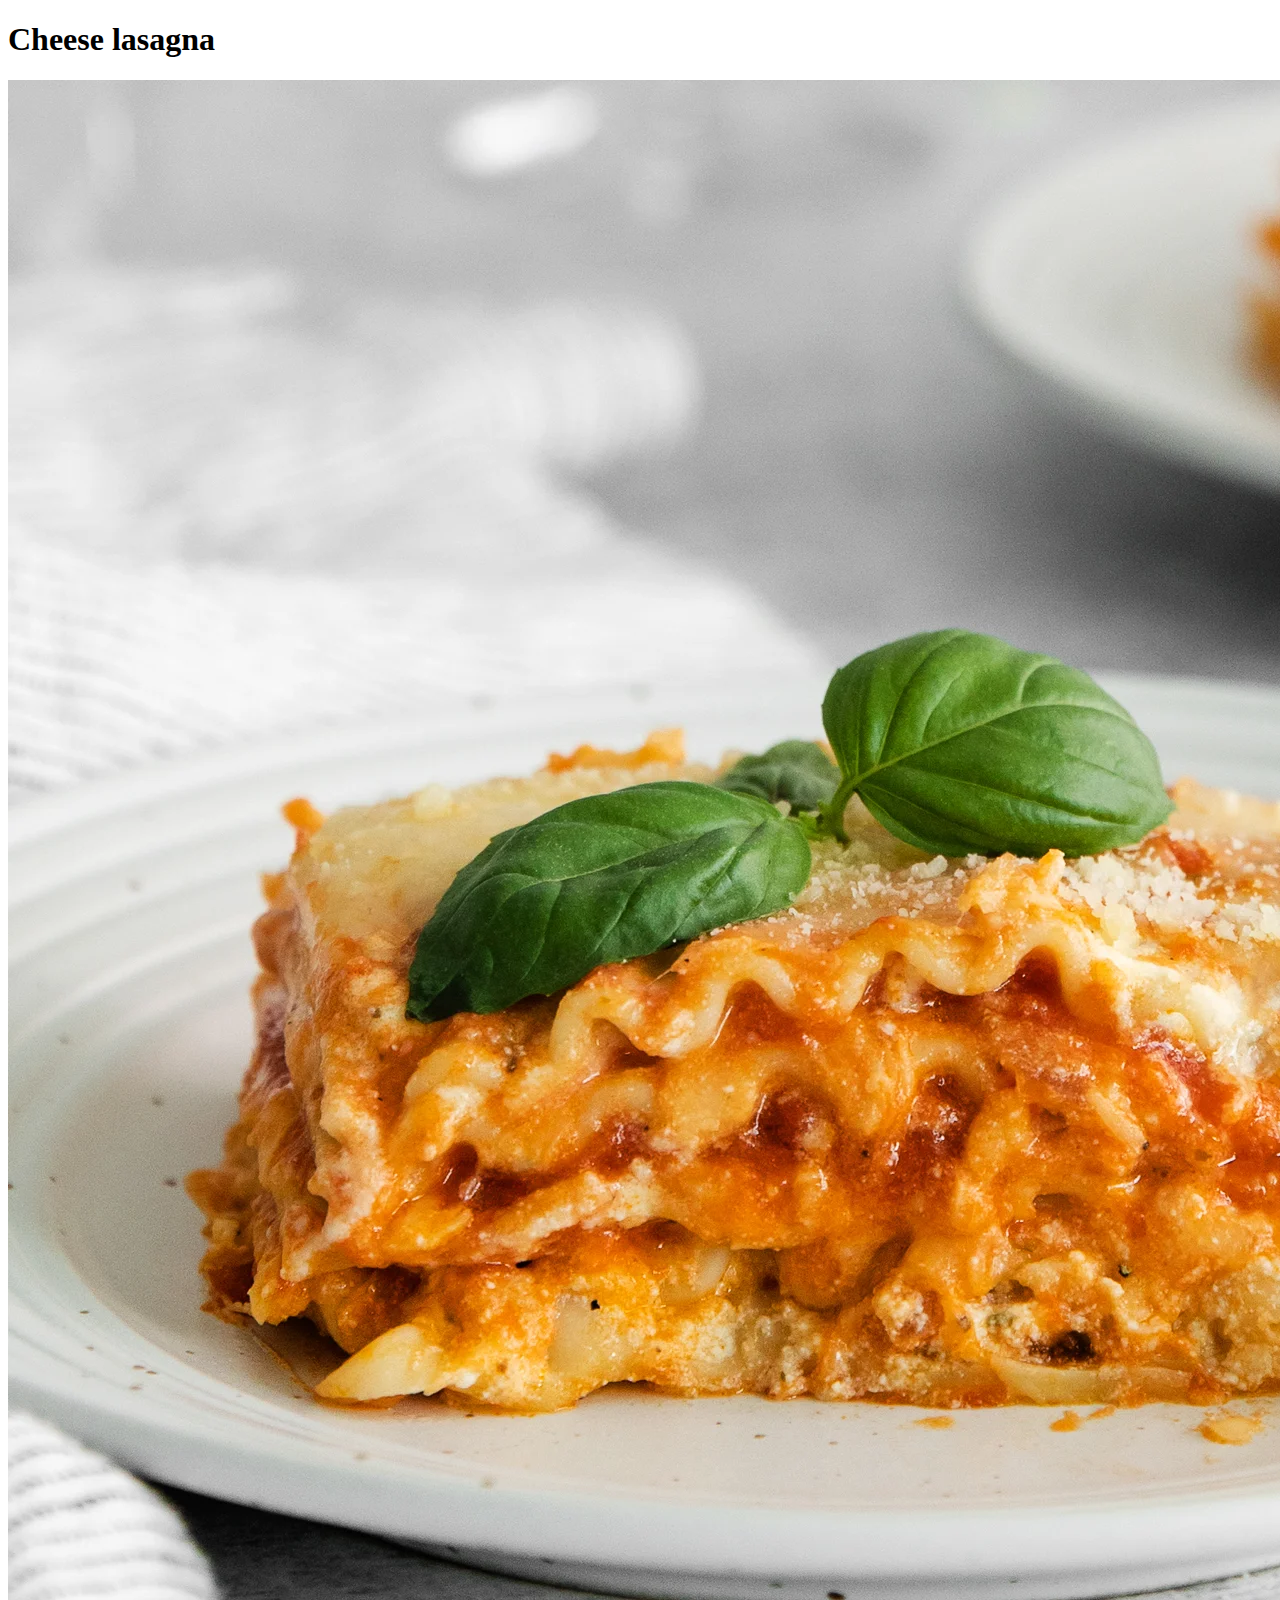
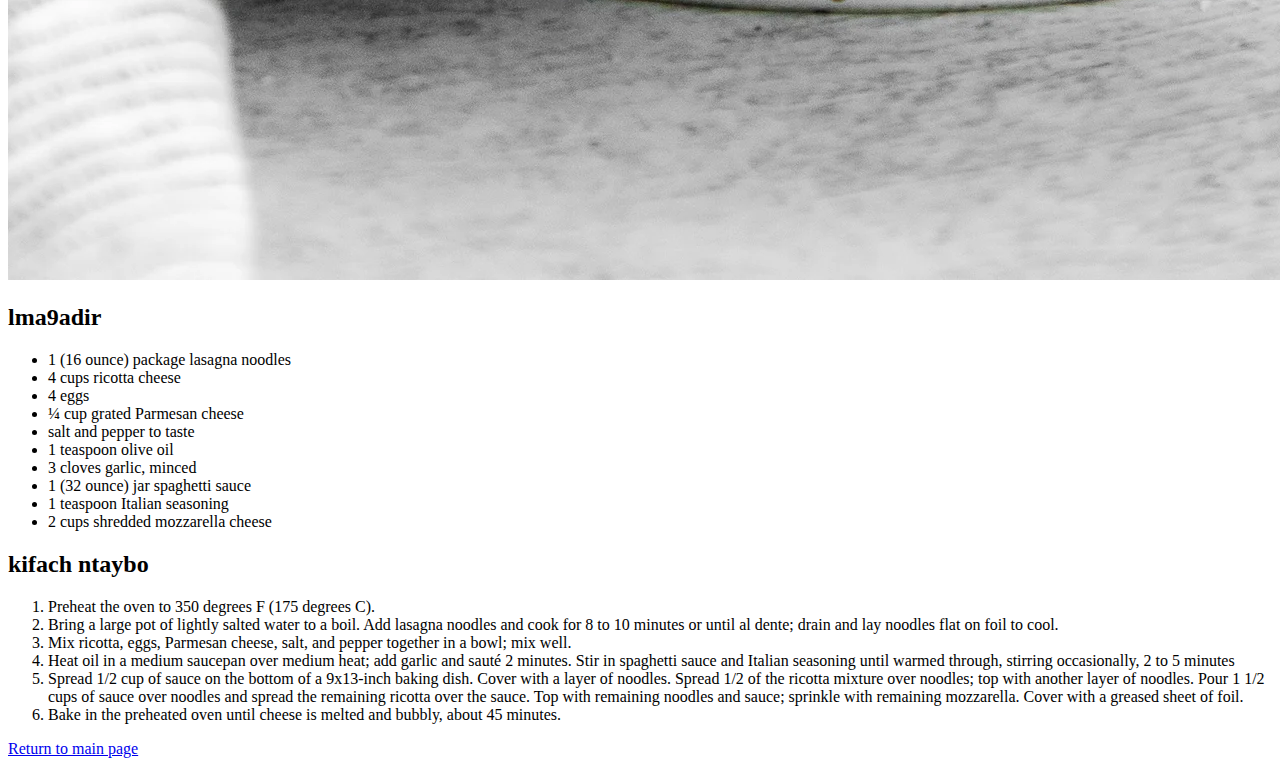
==== recipes/cheeselasagna.html @ 8766e7bb "updated" ====
<!DOCTYPE html>
<html lang="en">
    <head>
        <meta charset="UTF-8">
        <title>Cheese Lasagna</title>
    </head>

    <body>
        <h1>Cheese lasagna</h1>
        <img src="../img/Cheese-Lasagna.webp" alt="cheese lasagna">
        <h2>lma9adir</h2>
        <ul>
            <li>1 (16 ounce) package lasagna noodles</li>
            <li>4 cups ricotta cheese</li>
            <li>4 eggs</li>
            <li>¼ cup grated Parmesan cheese</li>
            <li>salt and pepper to taste</li>
            <li>1 teaspoon olive oil</li>
            <li>3 cloves garlic, minced</li>
            <li>1 (32 ounce) jar spaghetti sauce</li>
            <li>1 teaspoon Italian seasoning</li>
            <li>2 cups shredded mozzarella cheese</li>
        </ul>
        <h2>kifach ntaybo</h2>
        <ol>
            <li>Preheat the oven to 350 degrees F (175 degrees C).</li>

            <li>Bring a large pot of lightly salted water to a boil. 
                Add lasagna noodles and cook for 8 to 10 minutes or 
                until al dente; drain and lay noodles flat on foil to cool.</li>

            <li>Mix ricotta, eggs, Parmesan cheese, salt, and pepper together 
                in a bowl; mix well.</li>

            <li>Heat oil in a medium saucepan over medium heat; add garlic and 
                sauté 2 minutes. Stir in spaghetti sauce and Italian seasoning 
                until warmed through, stirring occasionally, 2 to 5 minutes</li>
            <li>Spread 1/2 cup of sauce on the bottom of a 9x13-inch baking dish. 
                Cover with a layer of noodles. Spread 1/2 of the ricotta mixture 
                over noodles; top with another layer of noodles. Pour 1 1/2 cups 
                of sauce over noodles and spread the remaining ricotta over the 
                sauce. Top with remaining noodles and sauce; sprinkle with 
                remaining mozzarella. Cover with a greased sheet of foil.</li>
            <li>Bake in the preheated oven until cheese is melted and bubbly, 
                about 45 minutes.</li>
        </ol>
        <a href="../index.html">Return to main page</a>
        
    </body>
</html>
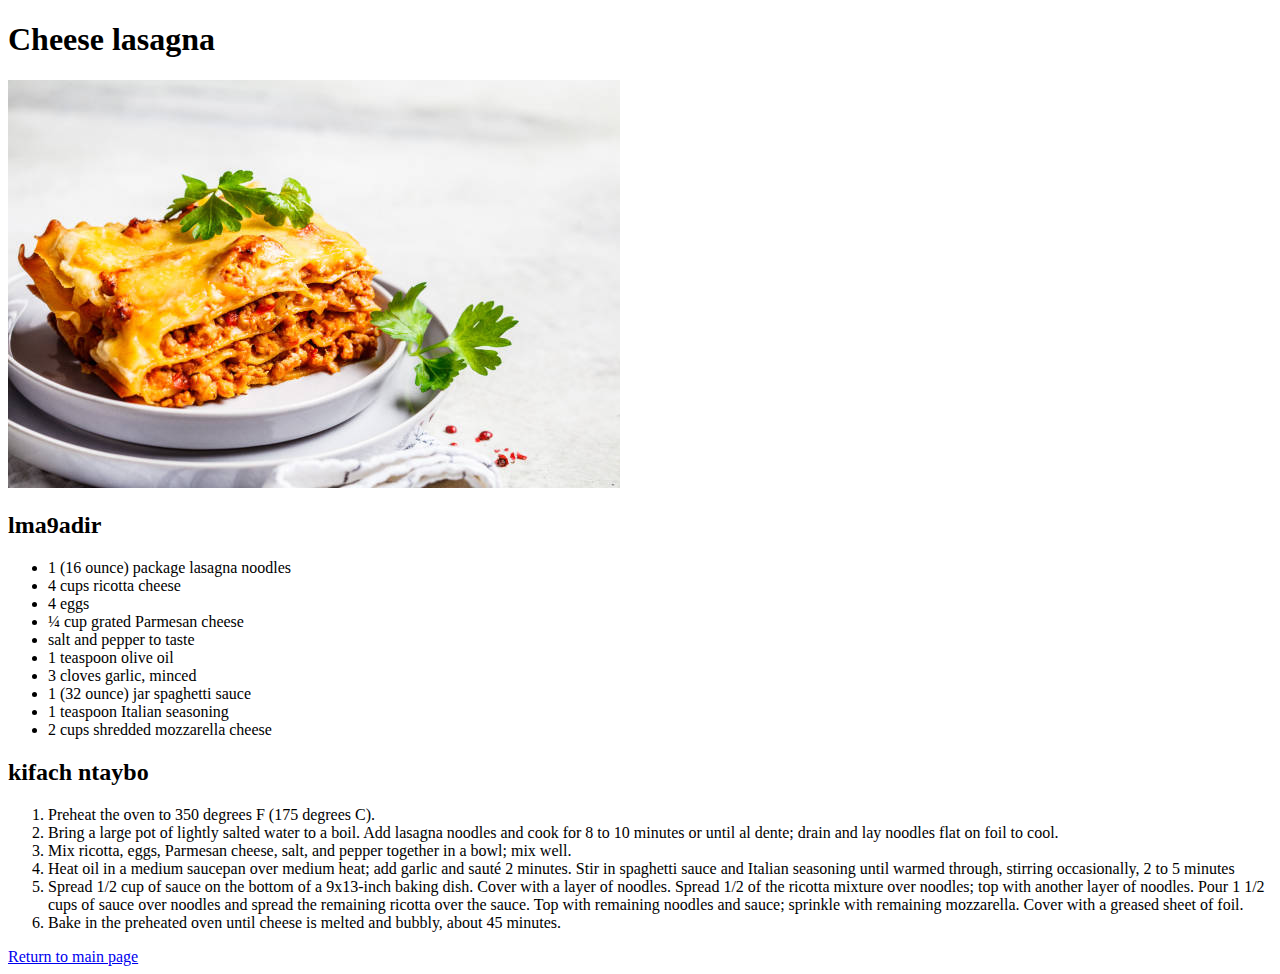
==== commit b1274a25: "modified" ====
--- a/recipes/cheeselasagna.html
+++ b/recipes/cheeselasagna.html
@@ -8,7 +8,7 @@
 
     <body>
         <h1>Cheese lasagna</h1>
-        <img src="../img/Cheese-Lasagna.webp" alt="cheese lasagna">
+        <img src="../img/cheeselasagna.jpg" alt="cheese lasagna">
         <h2>lma9adir</h2>
         <ul>
             <li>1 (16 ounce) package lasagna noodles</li>
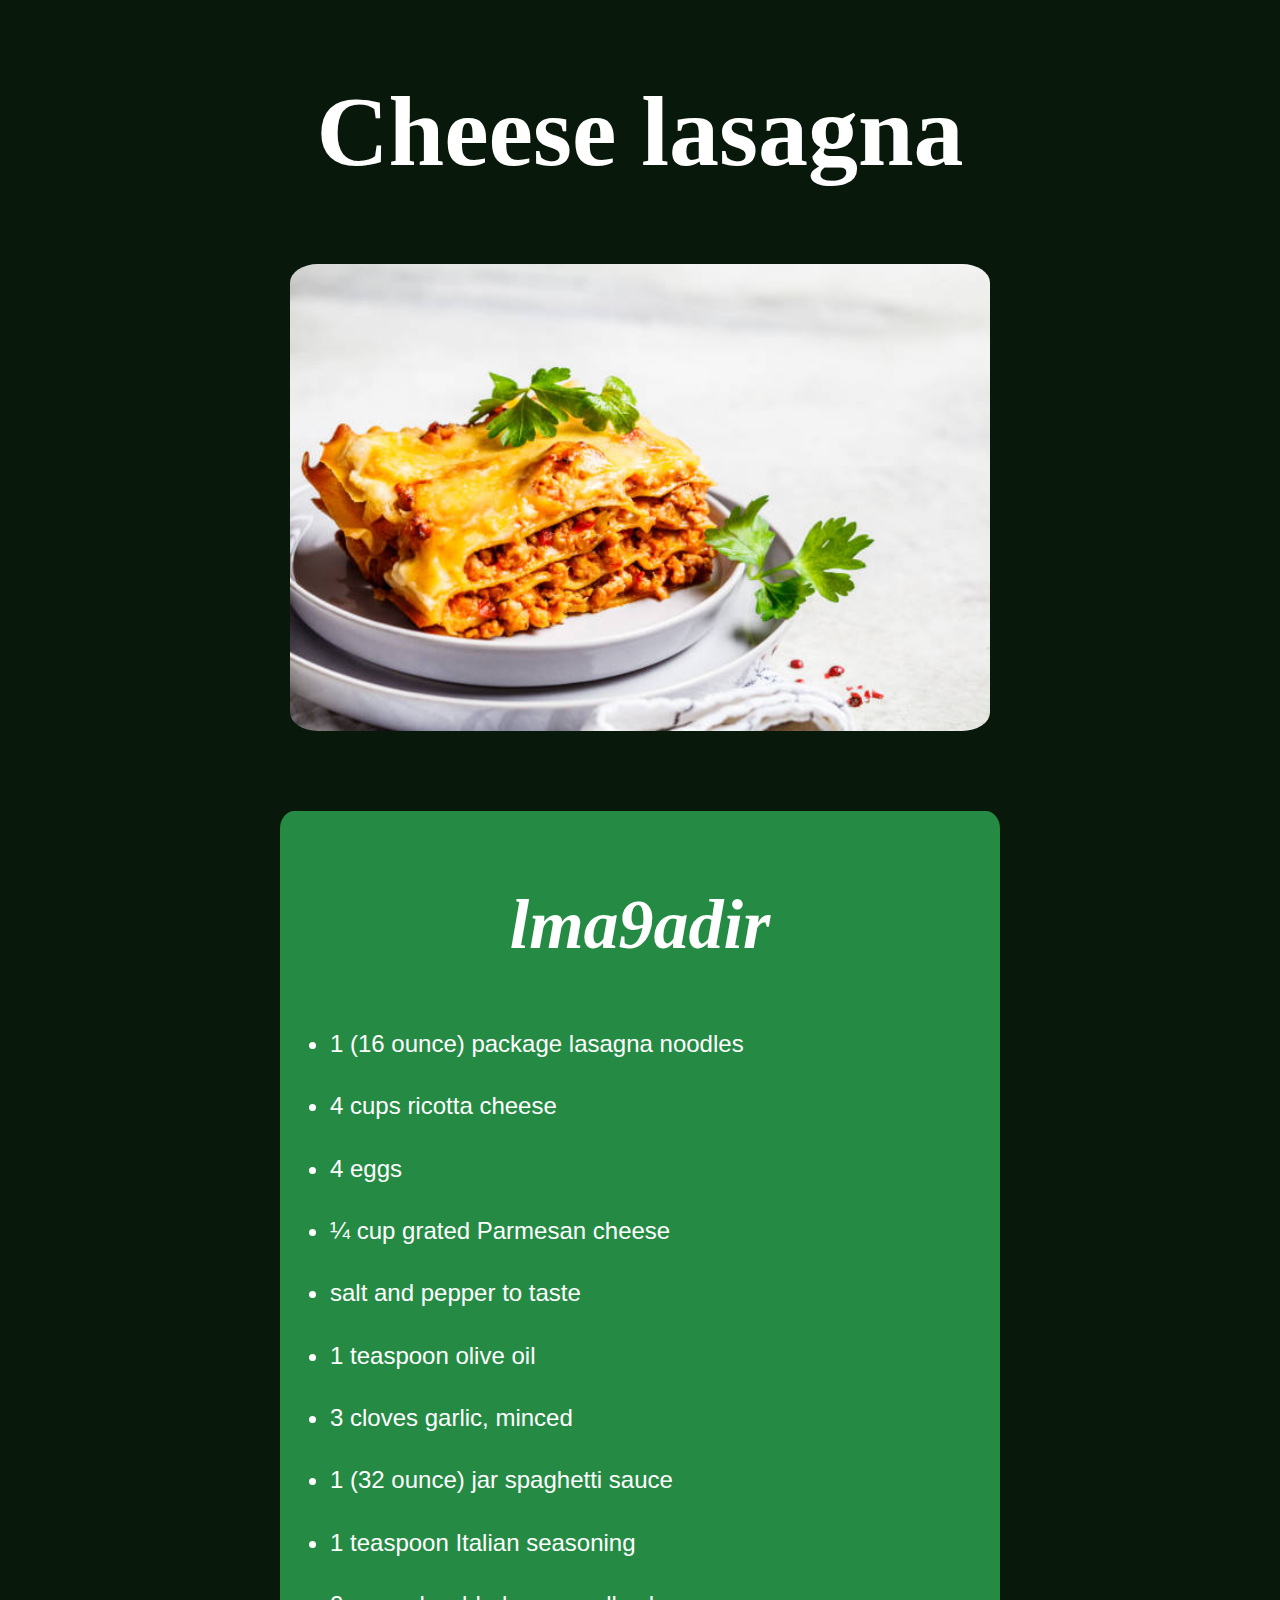
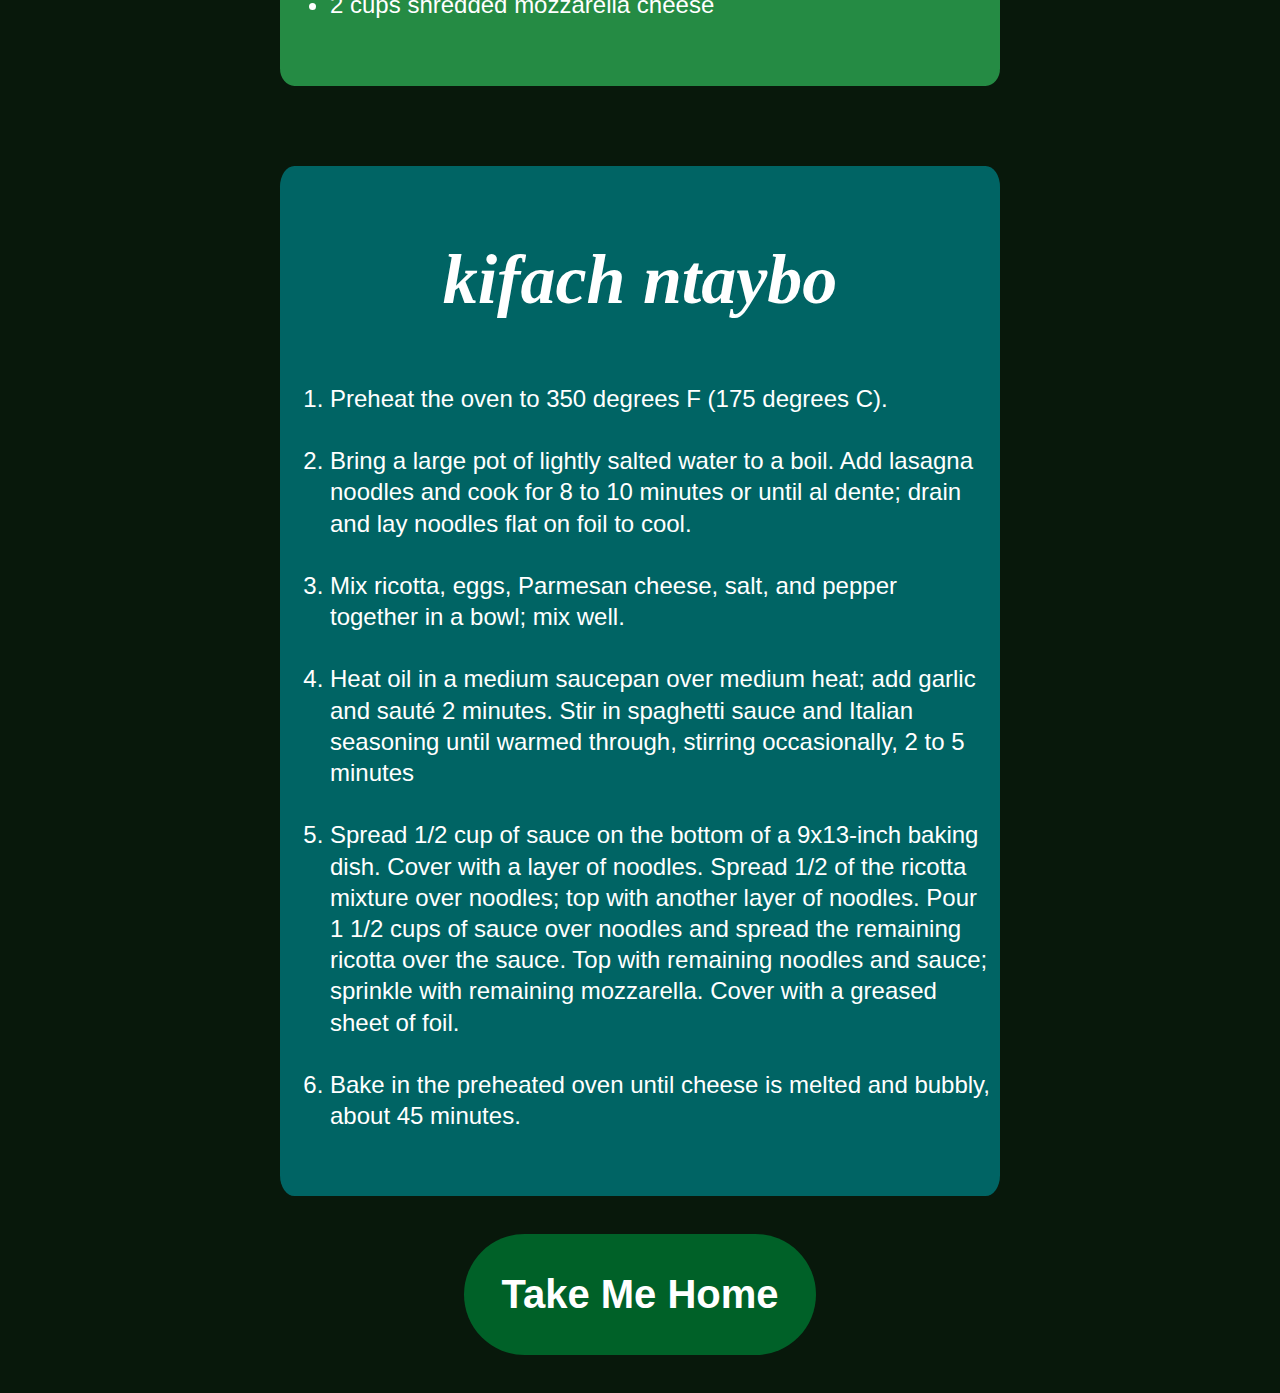
==== commit cc15aaf9: "added css to the project" ====
--- a/recipes/cheeselasagna.html
+++ b/recipes/cheeselasagna.html
@@ -2,50 +2,67 @@
 <!DOCTYPE html>
 <html lang="en">
     <head>
-        <meta charset="UTF-8">
-        <title>Cheese Lasagna</title>
+        <meta charset="UTF-8"/>
+        <meta name="viewport" content="width=device-width, initial-scale=1"/>
+        <meta http-equiv="X-UA-Compatible" content="IE=edge">
+        <link rel="icon" href="../logo.png">
+        <link rel="stylesheet" href="../css/cheeselasagna-style.css">
+        <title>Meat Lasagna</title>
     </head>
 
     <body>
-        <h1>Cheese lasagna</h1>
-        <img src="../img/cheeselasagna.jpg" alt="cheese lasagna">
-        <h2>lma9adir</h2>
-        <ul>
-            <li>1 (16 ounce) package lasagna noodles</li>
-            <li>4 cups ricotta cheese</li>
-            <li>4 eggs</li>
-            <li>¼ cup grated Parmesan cheese</li>
-            <li>salt and pepper to taste</li>
-            <li>1 teaspoon olive oil</li>
-            <li>3 cloves garlic, minced</li>
-            <li>1 (32 ounce) jar spaghetti sauce</li>
-            <li>1 teaspoon Italian seasoning</li>
-            <li>2 cups shredded mozzarella cheese</li>
-        </ul>
-        <h2>kifach ntaybo</h2>
-        <ol>
-            <li>Preheat the oven to 350 degrees F (175 degrees C).</li>
+        <h1 class="heading-header">Cheese lasagna</h1>
+        <div id="top-div">
+            <img class="pic" src="../img/cheeselasagna.jpg" alt="cheese lasagna">
+        </div>
+        <div id="ingredients">
+            <h2>lma9adir</h2>
+            <ul>
+                <li>1 (16 ounce) package lasagna noodles</li><br>
+                <li>4 cups ricotta cheese</li><br>
+                <li>4 eggs</li><br>
+                <li>¼ cup grated Parmesan cheese</li><br>
+                <li>salt and pepper to taste</li><br>
+                <li>1 teaspoon olive oil</li><br>
+                <li>3 cloves garlic, minced</li><br>
+                <li>1 (32 ounce) jar spaghetti sauce</li><br>
+                <li>1 teaspoon Italian seasoning</li><br>
+                <li>2 cups shredded mozzarella cheese</li><br>
+            </ul>
+        </div>
+        <div id="steps">
+            <h2>kifach ntaybo</h2>
+            <ol>
+                <li>Preheat the oven to 350 degrees F (175 degrees C).</li><br>
 
-            <li>Bring a large pot of lightly salted water to a boil. 
-                Add lasagna noodles and cook for 8 to 10 minutes or 
-                until al dente; drain and lay noodles flat on foil to cool.</li>
+                <li>Bring a large pot of lightly salted water to a boil. 
+                    Add lasagna noodles and cook for 8 to 10 minutes or 
+                    until al dente; drain and lay noodles flat on foil to cool.
+                </li><br>
 
-            <li>Mix ricotta, eggs, Parmesan cheese, salt, and pepper together 
-                in a bowl; mix well.</li>
+                <li>Mix ricotta, eggs, Parmesan cheese, salt, and pepper together 
+                    in a bowl; mix well.
+                </li><br>
 
-            <li>Heat oil in a medium saucepan over medium heat; add garlic and 
-                sauté 2 minutes. Stir in spaghetti sauce and Italian seasoning 
-                until warmed through, stirring occasionally, 2 to 5 minutes</li>
-            <li>Spread 1/2 cup of sauce on the bottom of a 9x13-inch baking dish. 
-                Cover with a layer of noodles. Spread 1/2 of the ricotta mixture 
-                over noodles; top with another layer of noodles. Pour 1 1/2 cups 
-                of sauce over noodles and spread the remaining ricotta over the 
-                sauce. Top with remaining noodles and sauce; sprinkle with 
-                remaining mozzarella. Cover with a greased sheet of foil.</li>
-            <li>Bake in the preheated oven until cheese is melted and bubbly, 
-                about 45 minutes.</li>
-        </ol>
-        <a href="../index.html">Return to main page</a>
+                <li>Heat oil in a medium saucepan over medium heat; add garlic and 
+                    sauté 2 minutes. Stir in spaghetti sauce and Italian seasoning 
+                    until warmed through, stirring occasionally, 2 to 5 minutes
+                </li><br>
+                <li>Spread 1/2 cup of sauce on the bottom of a 9x13-inch baking dish. 
+                    Cover with a layer of noodles. Spread 1/2 of the ricotta mixture 
+                    over noodles; top with another layer of noodles. Pour 1 1/2 cups 
+                    of sauce over noodles and spread the remaining ricotta over the 
+                    sauce. Top with remaining noodles and sauce; sprinkle with 
+                    remaining mozzarella. Cover with a greased sheet of foil.
+                </li><br>
+                <li>Bake in the preheated oven until cheese is melted and bubbly, 
+                    about 45 minutes.
+                </li><br>
+            </ol>
+        </div>
+        <div class="home-btn">
+            <a href="../index.html"><button type="button">Take Me Home</button></a>
+        </div>
         
     </body>
 </html>--- a/css/cheeselasagna-style.css
+++ b/css/cheeselasagna-style.css
@@ -0,0 +1,88 @@
+body {
+    font-family: 'Franklin Gothic Medium', 'Arial Narrow', Arial, sans-serif;
+    background-color: rgb(8, 24, 11);
+    color: rgb(255,255,255);
+    line-height: 1.3;
+}
+
+h2 {
+    text-align: center;
+    font-size: 70px;
+    font-style: italic;
+    font-family: serif;
+}
+
+.heading-header {
+    text-align: center;
+    font-size: 100px;
+    font-family: serif;
+}
+#top-div {
+    border-style: hidden;
+    border-radius: 4%;
+    width: 700px;
+    max-width: 1000px;
+    min-width: none;
+    height: auto;
+    max-height: max-content;
+    min-height: auto;
+    object-fit: fill;
+    display: flex;
+    margin: 0 auto;
+}
+
+/* margin: top, bottom, left, right */
+
+.pic {
+    width: 700px;
+    height: auto;
+    border-radius: 4%;
+}
+
+#ingredients {
+    background-color: rgb(37, 139, 68);
+    width: 700px;
+    height: auto;
+    padding: 10px;
+    margin: 5rem auto;
+    border-style: hidden;
+    border-radius: 2%;
+    font-size: 24px;
+
+
+}
+
+#steps {
+    background-color: rgb(0, 100, 100);
+    width: 700px;
+    height: auto;
+    padding: 10px;
+    margin: auto;
+    border-style: hidden;
+    border-radius: 2%;
+    font-size: 24px;
+}
+
+.home-btn {
+    padding-top: 1cm;
+    margin-bottom: 1cm;
+    text-align: center; 
+}
+
+button {
+    background: rgb(0, 97, 40);
+    width: auto;
+    height: auto;
+    padding: 1cm;
+    border-radius: 2cm;
+    border-style: hidden;
+    text-align: center;
+    font-size: 40px;
+    font-weight: bold;
+    color: rgb(255,255,255);
+}
+
+button:hover {
+    cursor: pointer;
+    opacity: 0.9;
+}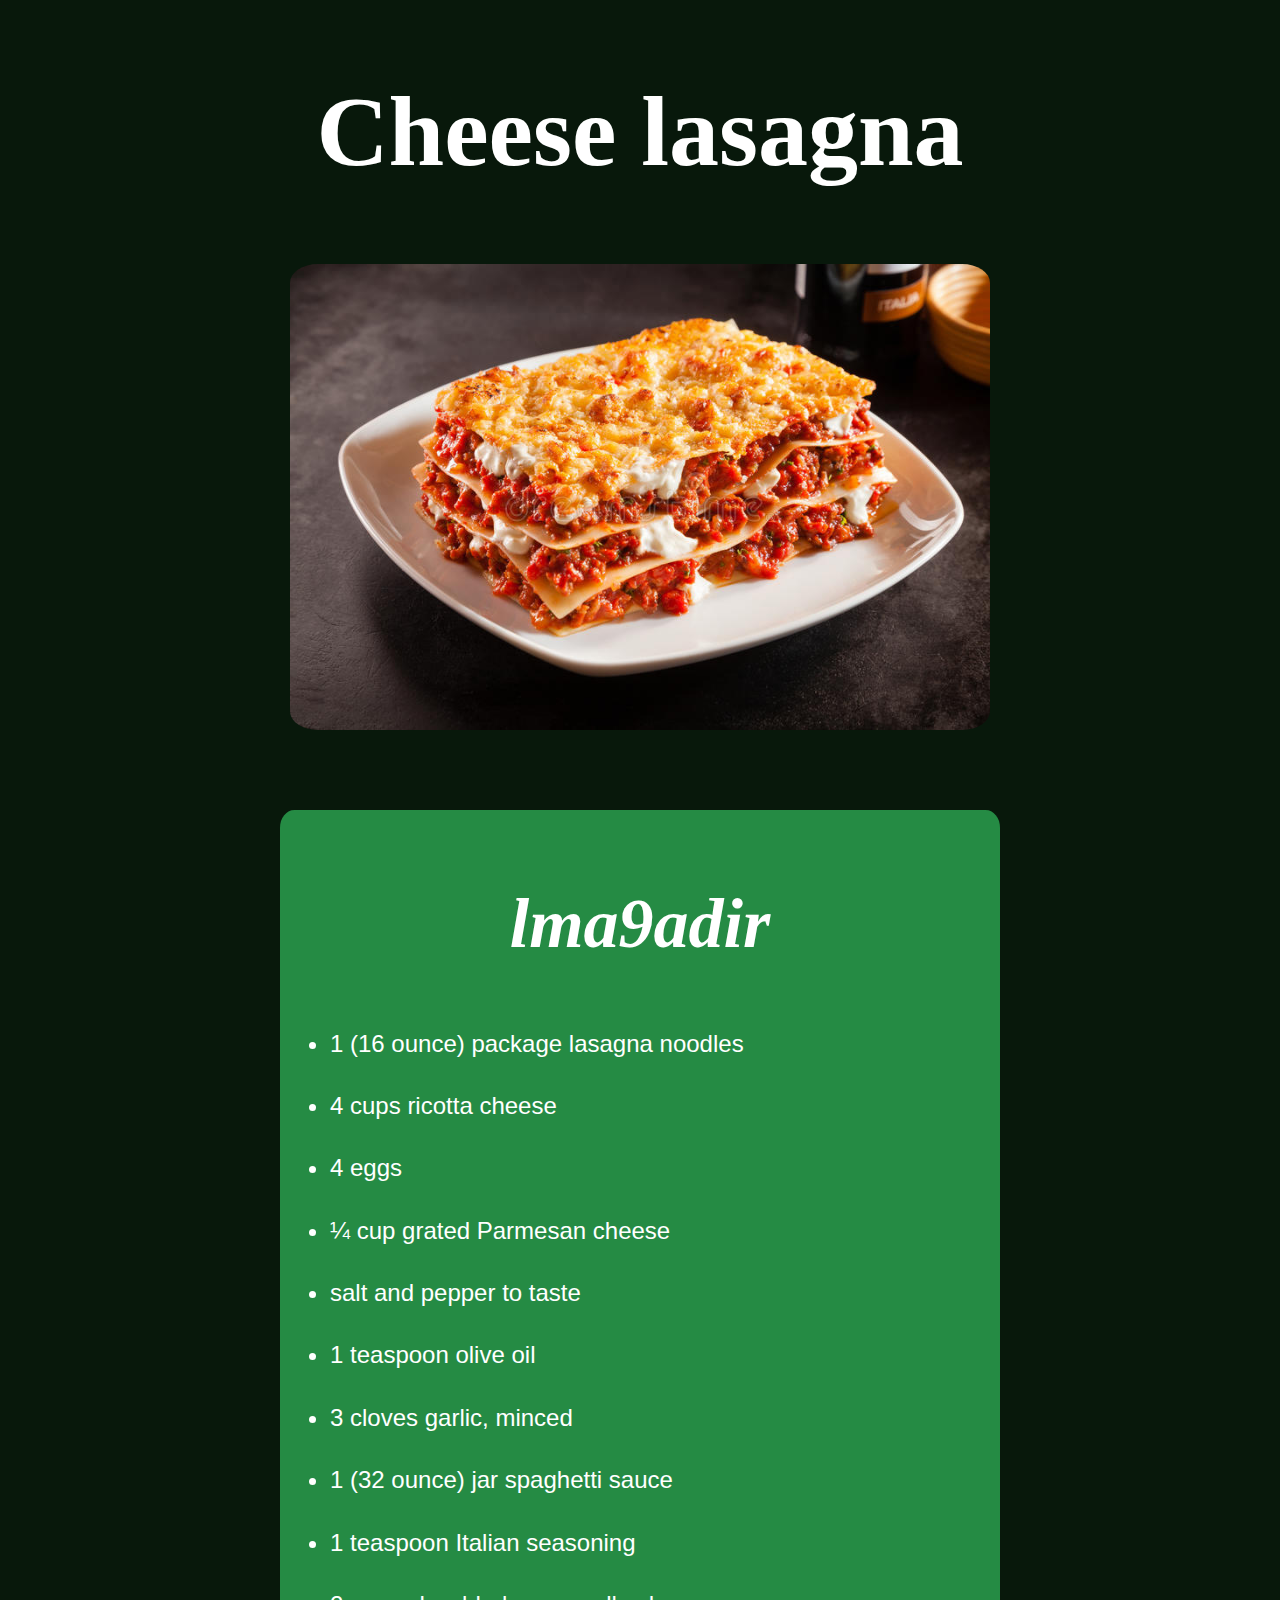
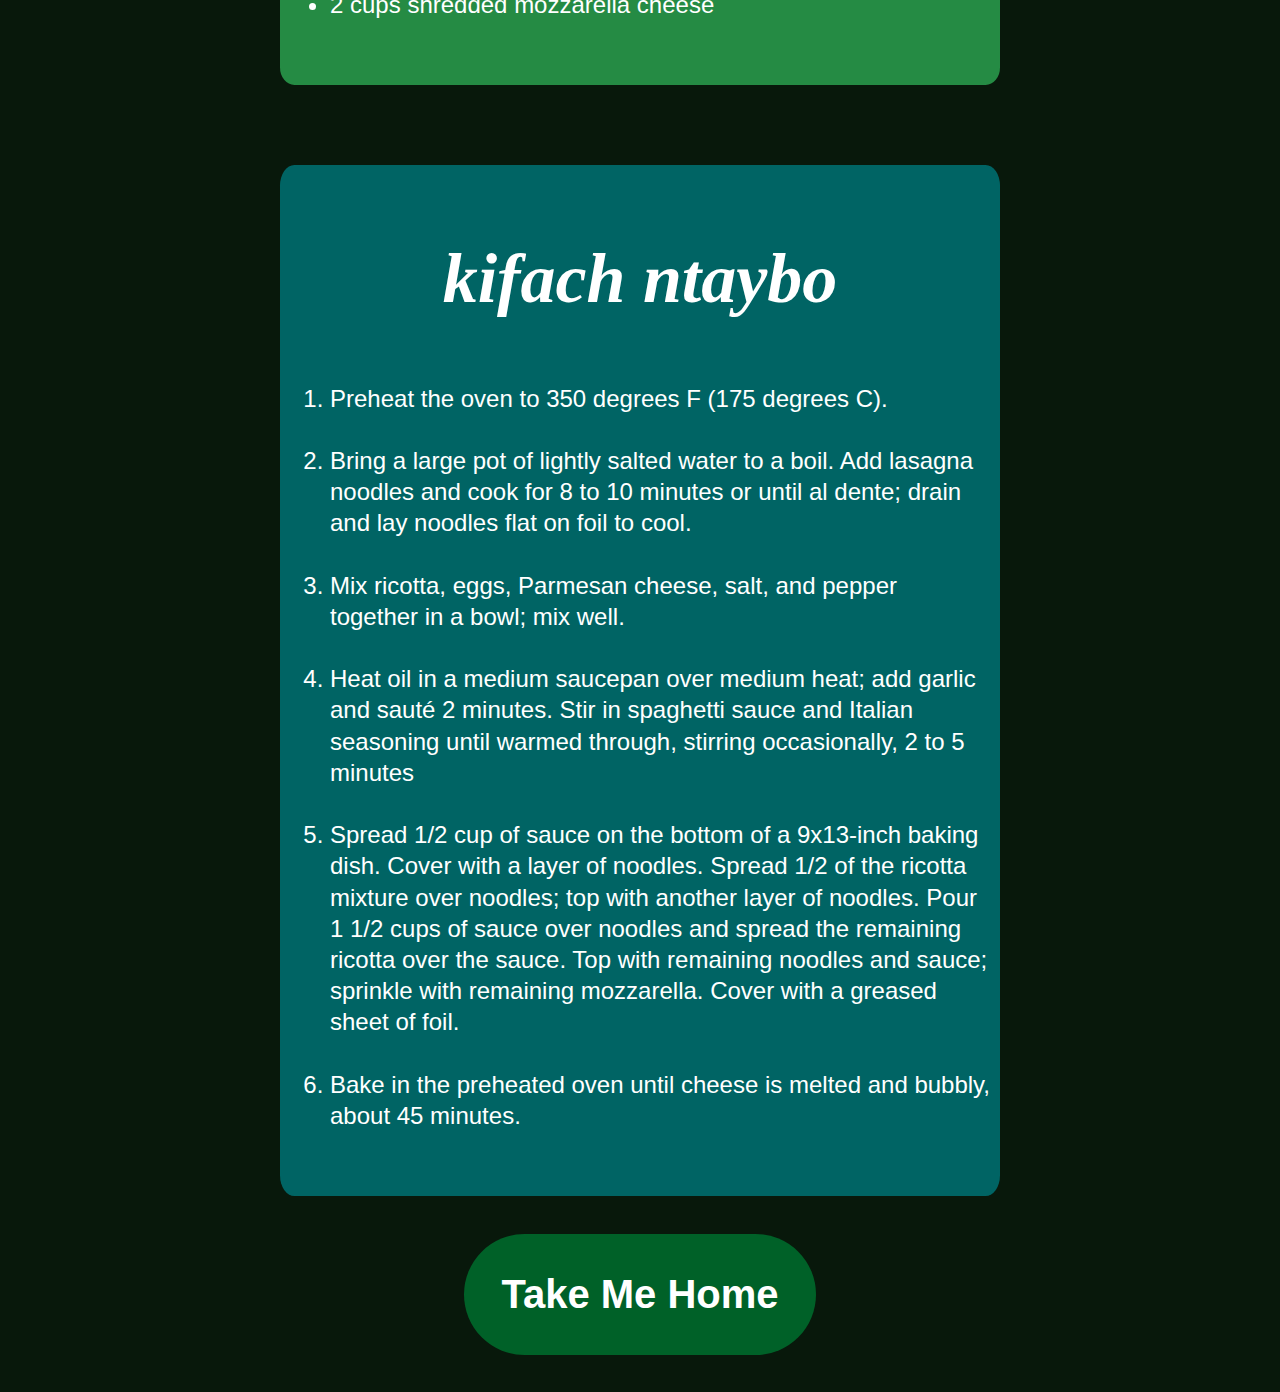
==== commit fa08cf3c: "modified" ====
--- a/recipes/cheeselasagna.html
+++ b/recipes/cheeselasagna.html
@@ -13,7 +13,7 @@
     <body>
         <h1 class="heading-header">Cheese lasagna</h1>
         <div id="top-div">
-            <img class="pic" src="../img/cheeselasagna.jpg" alt="cheese lasagna">
+            <img class="pic" src="../img/beef-lasagna.jpg" alt="cheese lasagna">
         </div>
         <div id="ingredients">
             <h2>lma9adir</h2>
